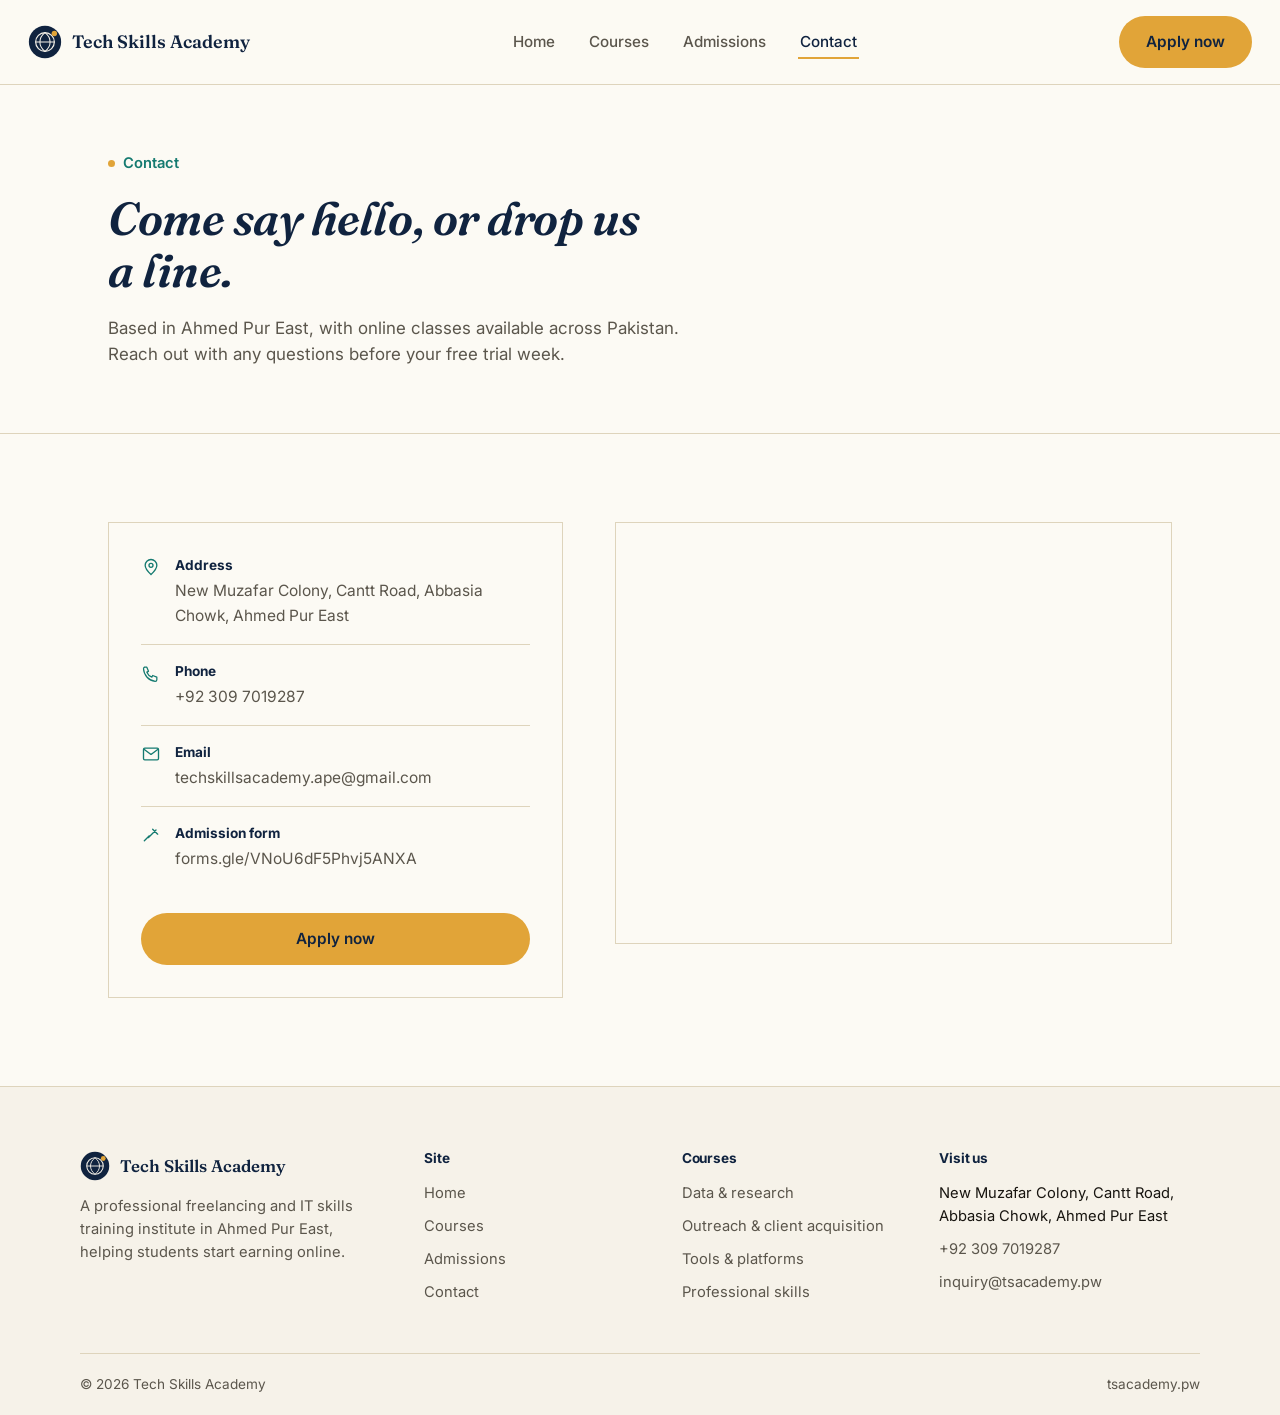
==== contact.html @ b6e8b4de "New new" ====
<!DOCTYPE html>
<html lang="en">
<head>
<meta charset="UTF-8">
<meta name="viewport" content="width=device-width, initial-scale=1.0">
<title>Contact — Tech Skills Academy</title>
<meta name="description" content="Contact Tech Skills Academy in Ahmed Pur East — address, phone, email, and location map.">
<link rel="stylesheet" href="style.css">
</head>
<body>

<header class="site-header">
  <div class="nav">
    <a href="index.html" class="brand">
      <svg viewBox="0 0 40 40" xmlns="http://www.w3.org/2000/svg" aria-hidden="true">
        <circle cx="20" cy="20" r="19" fill="#10233F"/>
        <circle cx="20" cy="20" r="11" stroke="#F6F2E9" stroke-width="1.4" fill="none"/>
        <path d="M9 20h22M20 9c4 3 6 7 6 11s-2 8-6 11c-4-3-6-7-6-11s2-8 6-11z" stroke="#F6F2E9" stroke-width="1.2" fill="none"/>
        <circle cx="31" cy="10" r="3.2" fill="#E1A438"/>
      </svg>
      Tech Skills Academy
    </a>
    <ul class="nav-links">
      <li><a href="index.html">Home</a></li>
      <li><a href="courses.html">Courses</a></li>
      <li><a href="admissions.html">Admissions</a></li>
      <li><a href="contact.html">Contact</a></li>
    </ul>
    <div class="nav-right">
      <a class="btn btn-gold" href="https://forms.gle/VNoU6dF5Phvj5ANXA" target="_blank" rel="noopener">Apply now</a>
      <button class="menu-toggle" aria-label="Open menu" aria-expanded="false"><span></span></button>
    </div>
  </div>
</header>

<main>

  <section class="page-hero">
    <div class="wrap">
      <span class="eyebrow">Contact</span>
      <h1>Come say hello, or drop us a line.</h1>
      <p>Based in Ahmed Pur East, with online classes available across Pakistan. Reach out with any questions before your free trial week.</p>
    </div>
  </section>

  <section>
    <div class="wrap contact-grid">
      <div class="contact-card">
        <div class="contact-line">
          <svg viewBox="0 0 24 24" fill="none" xmlns="http://www.w3.org/2000/svg"><path d="M12 21s-7-6.2-7-11a7 7 0 0114 0c0 4.8-7 11-7 11z" stroke="currentColor" stroke-width="1.6"/><circle cx="12" cy="10" r="2.4" stroke="currentColor" stroke-width="1.6"/></svg>
          <div><strong>Address</strong><span>New Muzafar Colony, Cantt Road, Abbasia Chowk, Ahmed Pur East</span></div>
        </div>
        <div class="contact-line">
          <svg viewBox="0 0 24 24" fill="none" xmlns="http://www.w3.org/2000/svg"><path d="M4 5h3l2 5-2 1a11 11 0 006 6l1-2 5 2v3a2 2 0 01-2 2A16 16 0 013 7a2 2 0 012-2z" stroke="currentColor" stroke-width="1.5" stroke-linejoin="round"/></svg>
          <div><strong>Phone</strong><a href="tel:+923097019287">+92 309 7019287</a></div>
        </div>
        <div class="contact-line">
          <svg viewBox="0 0 24 24" fill="none" xmlns="http://www.w3.org/2000/svg"><rect x="3" y="5" width="18" height="14" rx="1.5" stroke="currentColor" stroke-width="1.6"/><path d="M4 6.5l8 6 8-6" stroke="currentColor" stroke-width="1.6" stroke-linecap="round" stroke-linejoin="round"/></svg>
          <div><strong>Email</strong><a href="mailto:techskillsacademy.ape@gmail.com">techskillsacademy.ape@gmail.com</a></div>
        </div>
        <div class="contact-line">
          <svg viewBox="0 0 24 24" fill="none" xmlns="http://www.w3.org/2000/svg"><path d="M4 19l6-6M14 5l6 6M9 15l9-9" stroke="currentColor" stroke-width="1.6" stroke-linecap="round" stroke-linejoin="round"/></svg>
          <div><strong>Admission form</strong><a href="https://forms.gle/VNoU6dF5Phvj5ANXA" target="_blank" rel="noopener">forms.gle/VNoU6dF5Phvj5ANXA</a></div>
        </div>

        <div style="margin-top:26px;">
          <a class="btn btn-gold btn-block" href="https://forms.gle/VNoU6dF5Phvj5ANXA" target="_blank" rel="noopener">Apply now</a>
        </div>
      </div>

      <div class="map-frame">
        <iframe src="https://www.google.com/maps/embed?pb=!1m16!1m12!1m3!1d331.36668105587347!2d71.2666682752676!3d29.12937558746162!2m3!1f0!2f0!3f0!3m2!1i1024!2i768!4f13.1!2m1!1sabbasia%20chowk%20ahmedpur%20east!5e0!3m2!1sen!2s!4v1788657471482!5m2!1sen!2s" loading="lazy" referrerpolicy="strict-origin-when-cross-origin" title="Tech Skills Academy location on Google Maps"></iframe>
      </div>
    </div>
  </section>

</main>

<footer class="site-footer">
  <div class="wrap footer-grid">
    <div>
      <div class="footer-brand">
        <svg viewBox="0 0 40 40" xmlns="http://www.w3.org/2000/svg" aria-hidden="true">
          <circle cx="20" cy="20" r="19" fill="#10233F"/>
          <circle cx="20" cy="20" r="11" stroke="#F6F2E9" stroke-width="1.4" fill="none"/>
          <path d="M9 20h22M20 9c4 3 6 7 6 11s-2 8-6 11c-4-3-6-7-6-11s2-8 6-11z" stroke="#F6F2E9" stroke-width="1.2" fill="none"/>
          <circle cx="31" cy="10" r="3.2" fill="#E1A438"/>
        </svg>
        <span>Tech Skills Academy</span>
      </div>
      <p>A professional freelancing and IT skills training institute in Ahmed Pur East, helping students start earning online.</p>
    </div>
    <div>
      <h4>Site</h4>
      <ul class="footer-links">
        <li><a href="index.html">Home</a></li>
        <li><a href="courses.html">Courses</a></li>
        <li><a href="admissions.html">Admissions</a></li>
        <li><a href="contact.html">Contact</a></li>
      </ul>
    </div>
    <div>
      <h4>Courses</h4>
      <ul class="footer-links">
        <li><a href="courses.html#research">Data &amp; research</a></li>
        <li><a href="courses.html#outreach">Outreach &amp; client acquisition</a></li>
        <li><a href="courses.html#tools">Tools &amp; platforms</a></li>
        <li><a href="courses.html#professional">Professional skills</a></li>
      </ul>
    </div>
    <div>
      <h4>Visit us</h4>
      <ul class="footer-links">
        <li>New Muzafar Colony, Cantt Road,<br>Abbasia Chowk, Ahmed Pur East</li>
        <li><a href="https://wa.me/+923097019287">+92 309 7019287</a></li>
        <li><a href="mailto:inquiry@tsacademy.pw">inquiry@tsacademy.pw</a></li>
      </ul>
    </div>
  </div>
  <div class="wrap footer-bottom">
    <span>© 2026 Tech Skills Academy</span>
    <span>tsacademy.pw</span>
  </div>
</footer>

<script src="script.js"></script>
</body>
</html>
---- style.css ----
/* ============================================================
   Tech Skills Academy — shared stylesheet
   ============================================================ */

@import url('https://fonts.googleapis.com/css2?family=Fraunces:ital,opsz,wght@0,9..144,400;0,9..144,500;0,9..144,600;1,9..144,500;1,9..144,600&family=Inter:wght@400;500;600;700&display=swap');

:root{
  --navy:#10233F;
  --navy-light:#1C3B63;
  --teal:#157A70;
  --teal-tint:#E3EFEC;
  --gold:#E1A438;
  --gold-dark:#B9812A;
  --cream:#F6F2E9;
  --paper:#FCFAF4;
  --ink:#181510;
  --ink-soft:#5B564C;
  --line:#DED4BC;

  --serif: 'Fraunces', 'Iowan Old Style', 'Georgia', serif;
  --sans: 'Inter', -apple-system, BlinkMacSystemFont, 'Segoe UI', sans-serif;

  --wrap: 1120px;
}

*,*::before,*::after{ box-sizing:border-box; }
html{ scroll-behavior:smooth; }
body{
  margin:0;
  font-family:var(--sans);
  color:var(--ink);
  background:var(--paper);
  line-height:1.55;
  -webkit-font-smoothing:antialiased;
}
img{ max-width:100%; display:block; }
a{ color:inherit; }
h1,h2,h3,h4{
  font-family:var(--serif);
  font-weight:600;
  line-height:1.12;
  margin:0 0 .4em;
  letter-spacing:-0.01em;
}
p{ margin:0 0 1em; color:var(--ink-soft); max-width:62ch; }
.wrap{
  max-width:var(--wrap);
  margin:0 auto;
  padding:0 28px;
}
section{ padding:88px 0; }
@media (max-width:720px){
  section{ padding:56px 0; }
}

/* focus visibility */
a:focus-visible, button:focus-visible{
  outline:2px solid var(--teal);
  outline-offset:3px;
}
@media (prefers-reduced-motion: reduce){
  *{ animation-duration:0.001ms !important; transition-duration:0.001ms !important; scroll-behavior:auto !important; }
}

/* ---------- buttons ---------- */
.btn{
  display:inline-flex;
  align-items:center;
  gap:8px;
  padding:13px 26px;
  border-radius:999px;
  font-family:var(--sans);
  font-weight:600;
  font-size:0.96rem;
  text-decoration:none;
  border:1.5px solid transparent;
  cursor:pointer;
  transition:transform .18s ease, background-color .18s ease, color .18s ease, border-color .18s ease;
}
.btn:hover{ transform:translateY(-1px); }
.btn-gold{ background:var(--gold); color:var(--navy); }
.btn-gold:hover{ background:var(--gold-dark); }
.btn-outline{ background:transparent; color:var(--navy); border-color:var(--navy); }
.btn-outline:hover{ background:var(--navy); color:var(--paper); }
.btn-outline-light{ background:transparent; color:var(--paper); border-color:rgba(252,250,244,.55); }
.btn-outline-light:hover{ background:var(--paper); color:var(--navy); }
.btn-block{ width:100%; justify-content:center; }

/* ---------- header ---------- */
.site-header{
  position:sticky; top:0; z-index:50;
  background:rgba(252,250,244,.92);
  backdrop-filter:saturate(140%) blur(8px);
  border-bottom:1px solid var(--line);
}
.nav{
  display:flex; align-items:center; justify-content:space-between;
  gap:24px; padding:16px 28px;
}
.brand{
  display:flex; align-items:center; gap:10px;
  text-decoration:none; color:var(--navy);
  font-family:var(--serif); font-weight:600; font-size:1.12rem;
  white-space:nowrap;
}
.brand svg{ width:34px; height:34px; flex:none; }
.nav-links{
  display:flex; gap:30px; list-style:none; margin:0; padding:0;
  font-size:0.95rem; font-weight:500;
}
.nav-links a{
  text-decoration:none; color:var(--ink-soft);
  padding:6px 2px; border-bottom:2px solid transparent;
  transition:color .15s ease, border-color .15s ease;
}
.nav-links a:hover, .nav-links a.active{
  color:var(--navy); border-color:var(--gold);
}
.nav-right{ display:flex; align-items:center; gap:18px; }
.menu-toggle{
  display:none; background:none; border:none; cursor:pointer;
  width:38px; height:38px; padding:0; position:relative;
}
.menu-toggle span, .menu-toggle span::before, .menu-toggle span::after{
  content:''; position:absolute; left:8px; right:8px; height:2px; background:var(--navy);
  transition:transform .2s ease, opacity .2s ease;
}
.menu-toggle span{ top:18px; }
.menu-toggle span::before{ top:-7px; }
.menu-toggle span::after{ top:7px; }
.menu-toggle.open span{ background:transparent; }
.menu-toggle.open span::before{ transform:translateY(7px) rotate(45deg); }
.menu-toggle.open span::after{ transform:translateY(-7px) rotate(-45deg); }

@media (max-width:880px){
  .nav-links{
    position:absolute; top:100%; left:0; right:0;
    flex-direction:column; gap:0;
    background:var(--paper); border-bottom:1px solid var(--line);
    max-height:0; overflow:hidden; transition:max-height .25s ease;
  }
  .nav-links.open{ max-height:320px; }
  .nav-links a{ padding:14px 28px; border-bottom:1px solid var(--line); display:block; }
  .nav-right .btn-gold{ padding:10px 18px; font-size:.88rem; }
  .menu-toggle{ display:block; }
}

/* ---------- hero ---------- */
.hero{
  padding:76px 0 60px;
  overflow:hidden;
}
.hero .wrap{
  display:grid;
  grid-template-columns:1.05fr 0.85fr;
  gap:56px;
  align-items:center;
}
@media (max-width:920px){
  .hero .wrap{ grid-template-columns:1fr; }
  .hero-art{ order:-1; max-width:340px; margin:0 auto; }
}
.eyebrow{
  display:inline-flex; align-items:center; gap:8px;
  font-size:0.92rem; color:var(--teal); font-weight:600;
  margin-bottom:18px;
}
.eyebrow::before{
  content:''; width:7px; height:7px; border-radius:50%; background:var(--gold);
}
.hero h1{
  font-size:clamp(2.4rem, 4.6vw, 3.6rem);
  font-style:italic;
  color:var(--navy);
  max-width:14ch;
}
.hero p.lede{
  font-size:1.12rem; max-width:46ch; margin-top:18px;
}
.hero-ctas{ display:flex; gap:14px; margin-top:30px; flex-wrap:wrap; }

.hero-art{ opacity:0; transform:translateY(10px); }
.hero-art.reveal{ animation:heroIn .7s ease forwards; }
@keyframes heroIn{ to{ opacity:1; transform:none; } }

/* ---------- fact strip ---------- */
.fact-strip{
  border-top:1px solid var(--line);
  border-bottom:1px solid var(--line);
  padding:0;
}
.fact-strip .wrap{
  display:grid;
  grid-template-columns:repeat(4,1fr);
}
.fact{
  padding:26px 22px;
  border-left:1px solid var(--line);
}
.fact:first-child{ border-left:none; padding-left:0; }
.fact strong{
  display:block; font-family:var(--serif); font-size:1.35rem; color:var(--navy); margin-bottom:4px;
}
.fact span{ font-size:.92rem; color:var(--ink-soft); }
@media (max-width:820px){
  .fact-strip .wrap{ grid-template-columns:1fr 1fr; }
  .fact{ border-left:none; border-top:1px solid var(--line); padding:20px 0; }
  .fact:nth-child(odd){ padding-right:16px; }
  .fact:nth-child(even){ padding-left:16px; border-left:1px solid var(--line); }
  .fact:first-child, .fact:nth-child(2){ border-top:none; }
}

/* ---------- section headers ---------- */
.section-head{
  max-width:640px; margin-bottom:44px;
}
.section-head h2{
  font-size:clamp(1.7rem, 3vw, 2.3rem); color:var(--navy);
}
.section-tag{
  color:var(--teal); font-weight:600; font-size:.92rem; margin-bottom:10px; display:block;
}

/* ---------- category grid (home preview) ---------- */
.cat-grid{
  display:grid; grid-template-columns:repeat(2,1fr); gap:1px;
  background:var(--line); border:1px solid var(--line);
}
.cat-card{
  background:var(--paper); padding:32px;
}
.cat-card .cat-icon{ width:30px; height:30px; color:var(--teal); margin-bottom:16px; }
.cat-card h3{ font-size:1.18rem; color:var(--navy); margin-bottom:10px; }
.cat-card ul{ margin:0; padding:0; list-style:none; color:var(--ink-soft); font-size:.96rem; }
.cat-card li{ padding:6px 0; border-top:1px solid var(--line); }
.cat-card li:first-child{ border-top:none; }
@media (max-width:720px){ .cat-grid{ grid-template-columns:1fr; } }

/* ---------- audience list ---------- */
.audience{
  display:grid; grid-template-columns:1fr 1fr; gap:56px; align-items:start;
}
@media (max-width:820px){ .audience{ grid-template-columns:1fr; gap:28px; } }
.audience-list{ list-style:none; margin:0; padding:0; }
.audience-list li{
  padding:18px 0; border-top:1px solid var(--line);
  display:flex; gap:16px; align-items:flex-start;
}
.audience-list li:last-child{ border-bottom:1px solid var(--line); }
.audience-list svg{ width:20px; height:20px; flex:none; margin-top:3px; color:var(--gold-dark); }
.audience-list strong{ display:block; color:var(--navy); margin-bottom:2px; font-family:var(--serif); font-size:1.02rem; }
.audience-list p{ margin:0; font-size:.94rem; }

/* ---------- quote banner ---------- */
.quote-banner{
  background:var(--navy); color:var(--cream);
}
.quote-banner .wrap{
  display:flex; flex-direction:column; align-items:flex-start; gap:26px;
}
.quote-banner blockquote{
  font-family:var(--serif); font-style:italic;
  font-size:clamp(1.5rem, 3.4vw, 2.15rem);
  margin:0; max-width:22ch; color:var(--paper); line-height:1.25;
}
.quote-banner cite{ font-style:normal; color:var(--gold); font-size:.95rem; display:block; margin-top:14px; }
.quote-cta{ display:flex; gap:14px; flex-wrap:wrap; }

/* ---------- footer ---------- */
.site-footer{ background:var(--cream); border-top:1px solid var(--line); }
.footer-grid{
  display:grid; grid-template-columns:1.4fr 1fr 1fr 1.2fr; gap:40px;
  padding:64px 0 40px;
}
@media (max-width:820px){
  .footer-grid{ grid-template-columns:1fr 1fr; row-gap:36px; }
}
@media (max-width:520px){
  .footer-grid{ grid-template-columns:1fr; }
}
.footer-grid h4{
  font-family:var(--sans); font-size:.85rem; font-weight:700;
  color:var(--navy); margin-bottom:16px;
}
.footer-brand{ display:flex; align-items:center; gap:10px; margin-bottom:14px; }
.footer-brand svg{ width:30px; height:30px; }
.footer-brand span{ font-family:var(--serif); font-weight:600; color:var(--navy); font-size:1.05rem; }
.footer-grid p{ font-size:.92rem; }
.footer-links{ list-style:none; margin:0; padding:0; }
.footer-links li{ margin-bottom:10px; font-size:.92rem; }
.footer-links a{ text-decoration:none; color:var(--ink-soft); }
.footer-links a:hover{ color:var(--teal); }
.footer-bottom{
  border-top:1px solid var(--line);
  padding:20px 0; font-size:.85rem; color:var(--ink-soft);
  display:flex; justify-content:space-between; flex-wrap:wrap; gap:10px;
}

/* ---------- generic page hero (inner pages) ---------- */
.page-hero{ padding:64px 0 48px; border-bottom:1px solid var(--line); }
.page-hero h1{ font-size:clamp(2.1rem, 4vw, 2.9rem); color:var(--navy); font-style:italic; max-width:18ch; }
.page-hero p{ font-size:1.06rem; max-width:56ch; margin-top:14px; }

/* ---------- course listing ---------- */
.course-category{ margin-bottom:56px; }
.course-category:last-child{ margin-bottom:0; }
.course-category-head{
  display:flex; align-items:baseline; gap:16px; margin-bottom:6px;
  border-bottom:1px solid var(--navy); padding-bottom:12px;
}
.course-category-head h2{ font-size:1.3rem; color:var(--navy); margin:0; }
.course-category-head span{ font-size:.88rem; color:var(--ink-soft); }
.course-row{
  display:grid; grid-template-columns:280px 1fr; gap:32px;
  padding:26px 0; border-bottom:1px solid var(--line);
}
@media (max-width:720px){
  .course-row{ grid-template-columns:1fr; gap:8px; }
}
.course-row h3{ font-size:1.08rem; color:var(--navy); margin:0; }
.course-row p{ margin:0; font-size:.97rem; }

/* ---------- facilities list ---------- */
.facility-grid{
  display:grid; grid-template-columns:repeat(3,1fr); gap:1px;
  background:var(--line); border:1px solid var(--line); margin-top:8px;
}
.facility-item{ background:var(--paper); padding:26px; }
.facility-item svg{ width:24px; height:24px; color:var(--teal); margin-bottom:12px; }
.facility-item h4{ font-family:var(--sans); font-weight:600; font-size:1rem; color:var(--navy); margin:0 0 6px; }
.facility-item p{ font-size:.92rem; margin:0; }
@media (max-width:820px){ .facility-grid{ grid-template-columns:1fr 1fr; } }
@media (max-width:520px){ .facility-grid{ grid-template-columns:1fr; } }

/* ---------- process steps ---------- */
.steps{ list-style:none; margin:0; padding:0; counter-reset:step; }
.step{
  display:grid; grid-template-columns:56px 1fr; gap:22px;
  padding:28px 0; border-top:1px solid var(--line); position:relative;
}
.step:first-child{ border-top:none; }
.step-num{
  counter-increment:step; font-family:var(--serif); font-size:1.1rem;
  color:var(--gold-dark); font-weight:600;
}
.step-num::before{ content: counter(step, decimal-leading-zero); }
.step h3{ font-size:1.08rem; color:var(--navy); margin-bottom:6px; }
.step p{ margin:0; font-size:.97rem; }

/* ---------- contact page ---------- */
.contact-grid{
  display:grid; grid-template-columns:0.9fr 1.1fr; gap:52px; align-items:start;
}
@media (max-width:900px){ .contact-grid{ grid-template-columns:1fr; } }
.contact-card{
  border:1px solid var(--line); padding:32px; background:var(--paper);
}
.contact-line{ display:flex; gap:14px; padding:16px 0; border-top:1px solid var(--line); }
.contact-line:first-of-type{ border-top:none; padding-top:0; }
.contact-line svg{ width:20px; height:20px; color:var(--teal); flex:none; margin-top:2px; }
.contact-line strong{ display:block; color:var(--navy); font-size:.85rem; text-transform:none; margin-bottom:2px; }
.contact-line span, .contact-line a{ color:var(--ink-soft); text-decoration:none; font-size:.97rem; }
.contact-line a:hover{ color:var(--teal); }
.map-frame{
  border:1px solid var(--line); overflow:hidden; line-height:0;
}
.map-frame iframe{ width:100%; height:420px; border:0; display:block; }

/* ---------- apply banner (compact, reused) ---------- */
.apply-strip{
  background:var(--teal-tint); border:1px solid var(--line);
  padding:36px 40px; display:flex; align-items:center; justify-content:space-between;
  gap:24px; flex-wrap:wrap;
}
.apply-strip h3{ color:var(--navy); font-size:1.25rem; margin:0 0 4px; }
.apply-strip p{ margin:0; font-size:.95rem; }
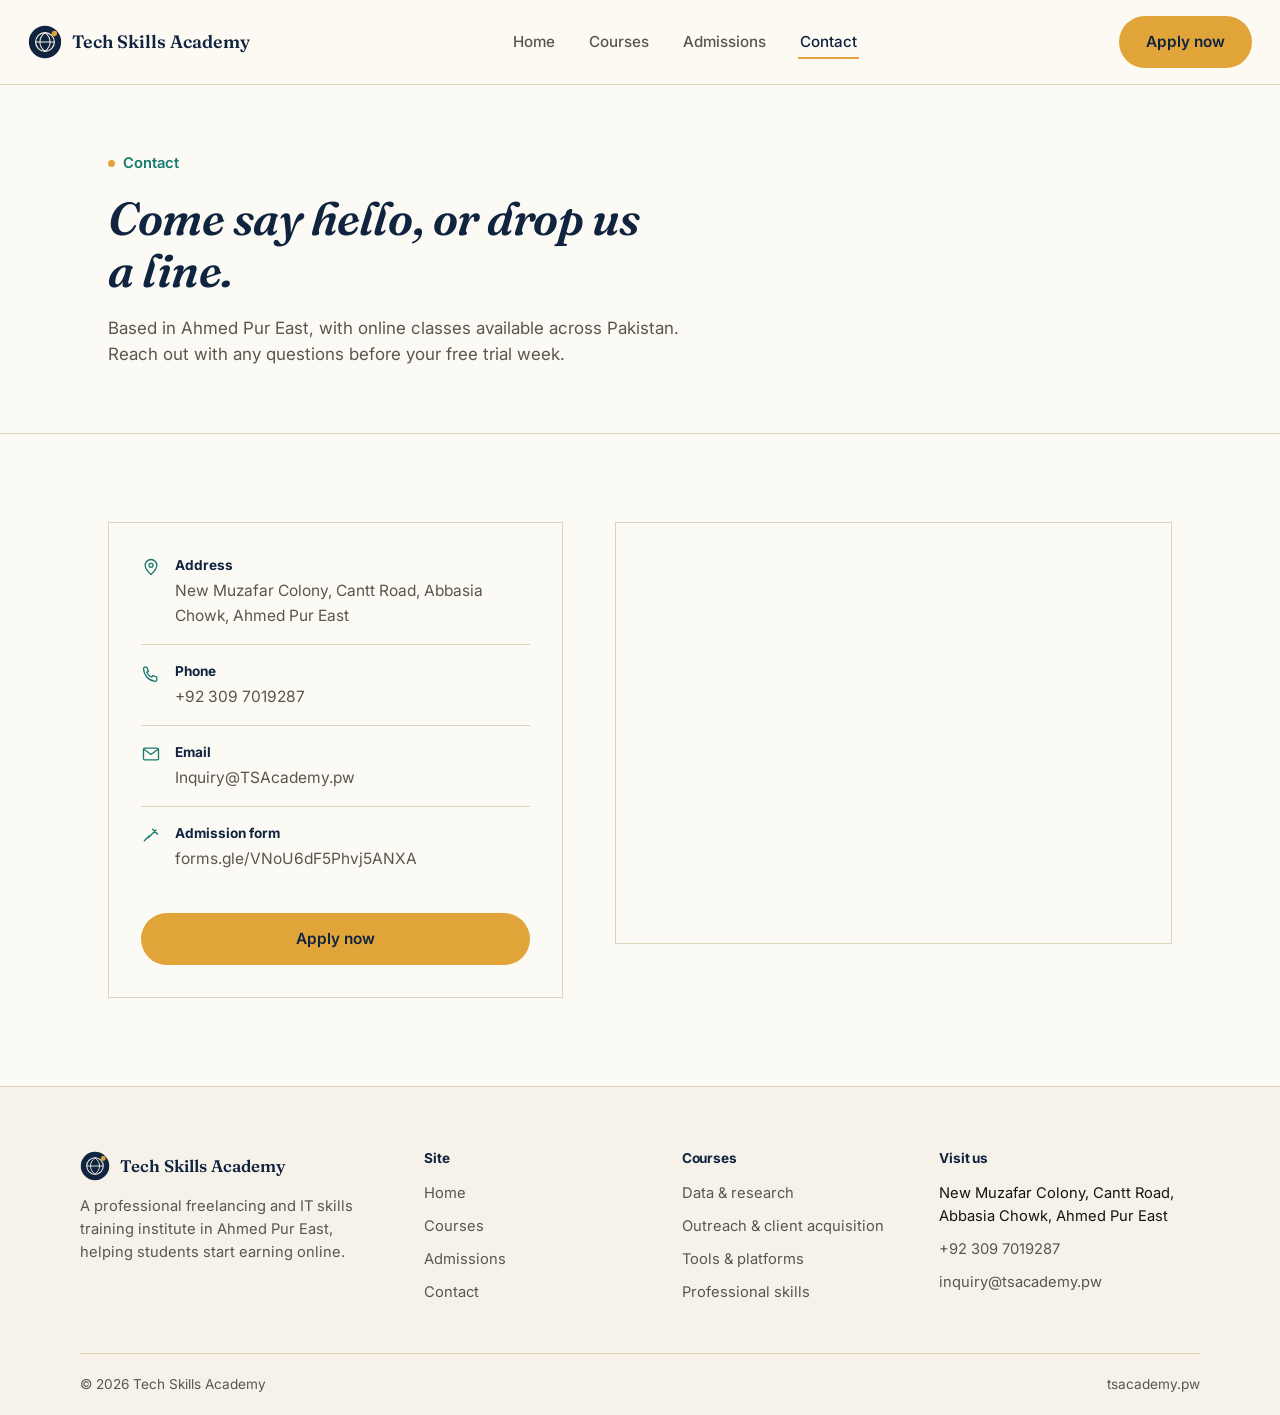
==== commit 345d331d: "Email changed" ====
--- a/contact.html
+++ b/contact.html
@@ -52,11 +52,11 @@
         </div>
         <div class="contact-line">
           <svg viewBox="0 0 24 24" fill="none" xmlns="http://www.w3.org/2000/svg"><path d="M4 5h3l2 5-2 1a11 11 0 006 6l1-2 5 2v3a2 2 0 01-2 2A16 16 0 013 7a2 2 0 012-2z" stroke="currentColor" stroke-width="1.5" stroke-linejoin="round"/></svg>
-          <div><strong>Phone</strong><a href="tel:+923097019287">+92 309 7019287</a></div>
+          <div><strong>Phone</strong><a href="https://wa.me/+923097019287">+92 309 7019287</a></div>
         </div>
         <div class="contact-line">
           <svg viewBox="0 0 24 24" fill="none" xmlns="http://www.w3.org/2000/svg"><rect x="3" y="5" width="18" height="14" rx="1.5" stroke="currentColor" stroke-width="1.6"/><path d="M4 6.5l8 6 8-6" stroke="currentColor" stroke-width="1.6" stroke-linecap="round" stroke-linejoin="round"/></svg>
-          <div><strong>Email</strong><a href="mailto:techskillsacademy.ape@gmail.com">techskillsacademy.ape@gmail.com</a></div>
+          <div><strong>Email</strong><a href="mailto:inquiry@tsacademy.pw">Inquiry@TSAcademy.pw</a></div>
         </div>
         <div class="contact-line">
           <svg viewBox="0 0 24 24" fill="none" xmlns="http://www.w3.org/2000/svg"><path d="M4 19l6-6M14 5l6 6M9 15l9-9" stroke="currentColor" stroke-width="1.6" stroke-linecap="round" stroke-linejoin="round"/></svg>
--- a/style.css
+++ b/style.css
@@ -320,6 +320,103 @@
 .course-row h3{ font-size:1.08rem; color:var(--navy); margin:0; }
 .course-row p{ margin:0; font-size:.97rem; }
 
+/* ---------- interactive course cards ---------- */
+.course-grid{
+  display:grid;
+  grid-template-columns:repeat(2, minmax(0, 1fr));
+  gap:18px;
+}
+.course-card{
+  min-height:300px;
+  perspective:1100px;
+  cursor:pointer;
+  outline:none;
+}
+.course-card:focus-visible .course-card-front,
+.course-card:focus-visible .course-card-back{
+  outline:2px solid var(--gold);
+  outline-offset:-6px;
+}
+.course-card-inner{
+  position:relative;
+  width:100%;
+  height:100%;
+  min-height:300px;
+  transform-style:preserve-3d;
+  transition:transform .65s cubic-bezier(.2,.75,.25,1);
+}
+.course-card.is-flipped .course-card-inner{ transform:rotateY(180deg); }
+.course-card-face{
+  position:absolute;
+  inset:0;
+  display:flex;
+  flex-direction:column;
+  align-items:flex-start;
+  padding:28px;
+  border:1px solid var(--line);
+  border-radius:8px;
+  backface-visibility:hidden;
+  -webkit-backface-visibility:hidden;
+  overflow:hidden;
+}
+.course-card-front{
+  background:linear-gradient(145deg, var(--paper), #f0eadb);
+}
+.course-card-front::after{
+  content:'';
+  width:100px;
+  height:100px;
+  position:absolute;
+  right:-30px;
+  bottom:-34px;
+  border:1px solid var(--gold);
+  border-radius:50%;
+  opacity:.65;
+}
+.course-card-back{
+  background:var(--navy);
+  color:var(--paper);
+  transform:rotateY(180deg);
+}
+.course-index,.course-label{
+  color:var(--teal);
+  font-size:.78rem;
+  font-weight:700;
+  letter-spacing:.08em;
+  text-transform:uppercase;
+}
+.course-card-back .course-label{ color:var(--gold); }
+.course-card h3{ color:var(--navy); font-size:1.45rem; margin:30px 0 10px; max-width:16ch; }
+.course-card h3 em{ font-style:normal; font-size:.75em; }
+.course-card p{ font-size:.95rem; margin:0; }
+.course-card-back p{ color:var(--cream); margin-top:22px; }
+.flip-hint{
+  margin-top:auto;
+  color:var(--teal);
+  font-size:.84rem;
+  font-weight:600;
+}
+.flip-hint span{ display:inline-block; margin-left:5px; transition:transform .2s ease; }
+.course-card:hover .flip-hint span{ transform:translate(3px,-3px); }
+.salary{
+  display:flex;
+  align-items:baseline;
+  gap:8px;
+  margin-top:auto;
+  color:var(--paper);
+  font-family:var(--serif);
+  font-size:1.4rem;
+}
+.salary small{ color:var(--gold); font:600 .7rem var(--sans); }
+.course-card-back .btn{ margin-top:18px; }
+@media (max-width:720px){
+  .course-grid{ grid-template-columns:1fr; }
+  .course-card,.course-card-inner{ min-height:280px; }
+}
+@media (prefers-reduced-motion: reduce){
+  .course-card-inner{ transition:none; }
+}
+
 /* ---------- facilities list ---------- */
 .facility-grid{
   display:grid; grid-template-columns:repeat(3,1fr); gap:1px;
